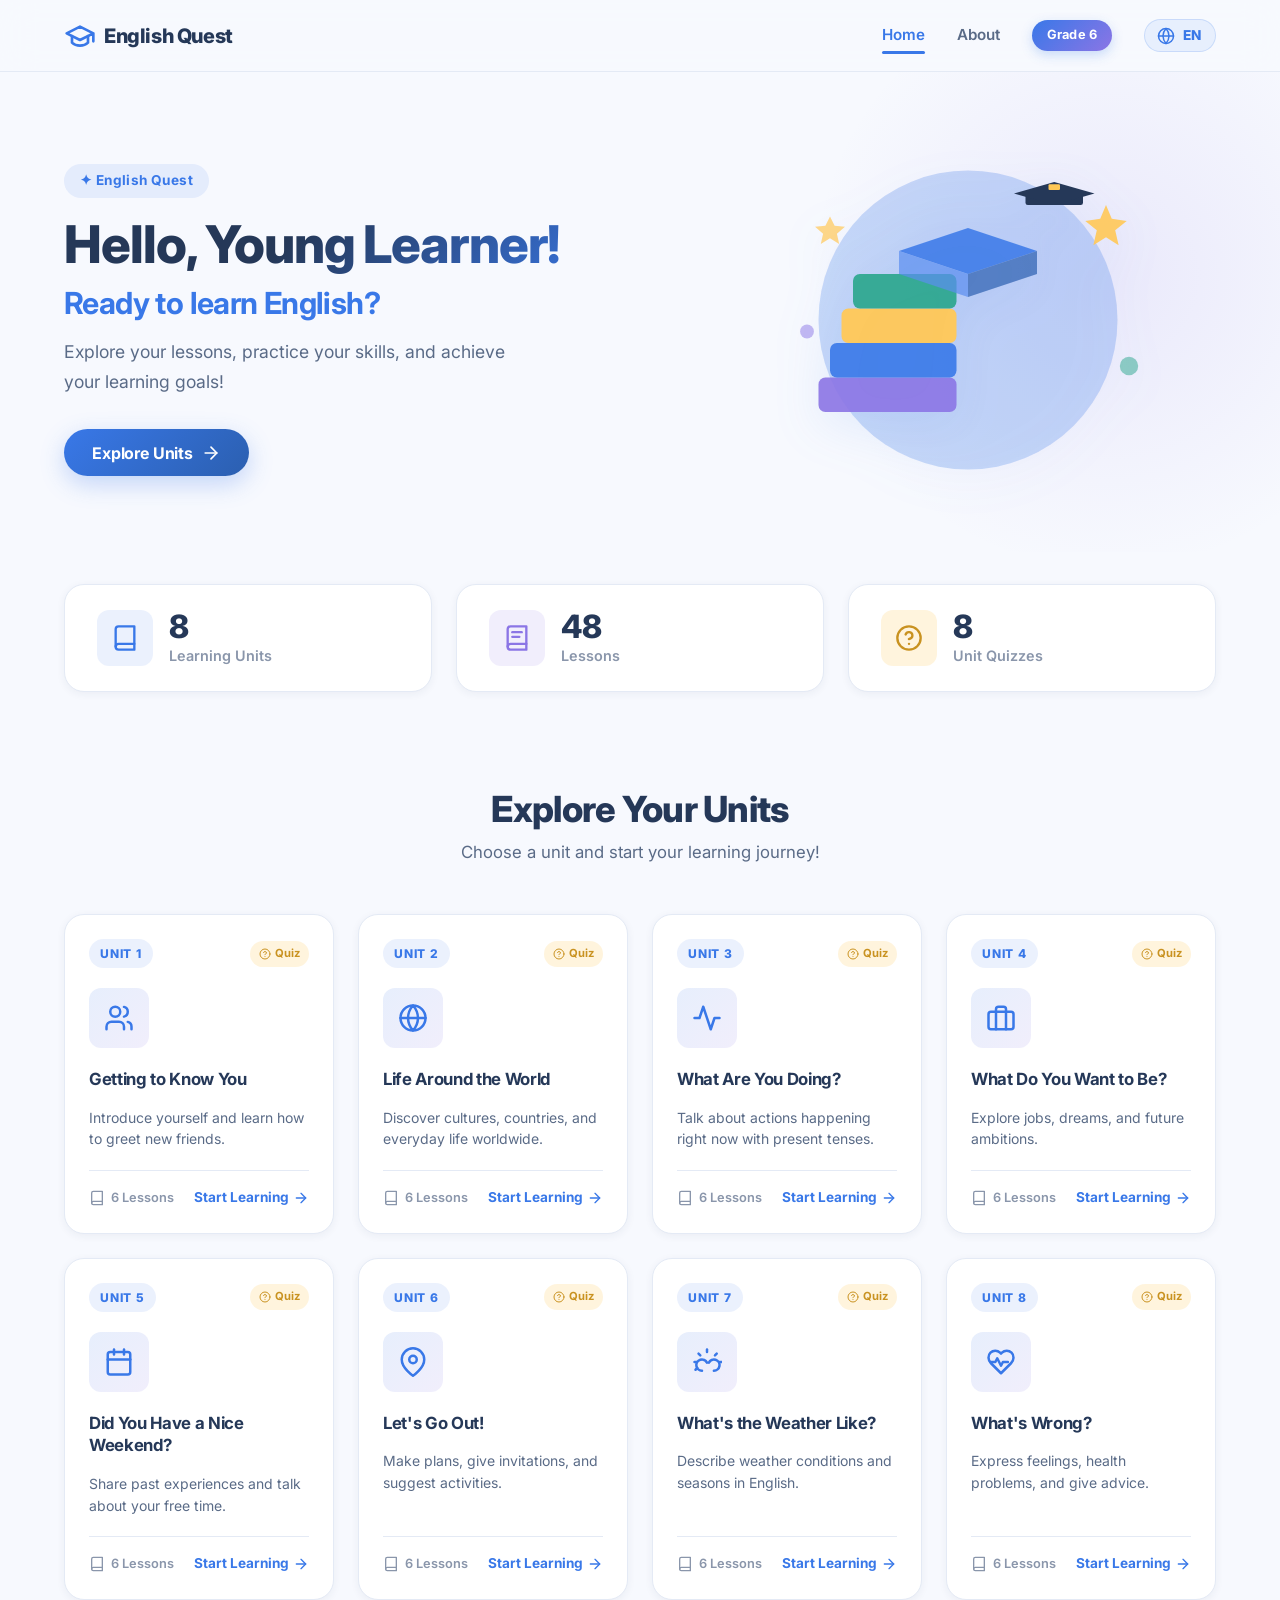
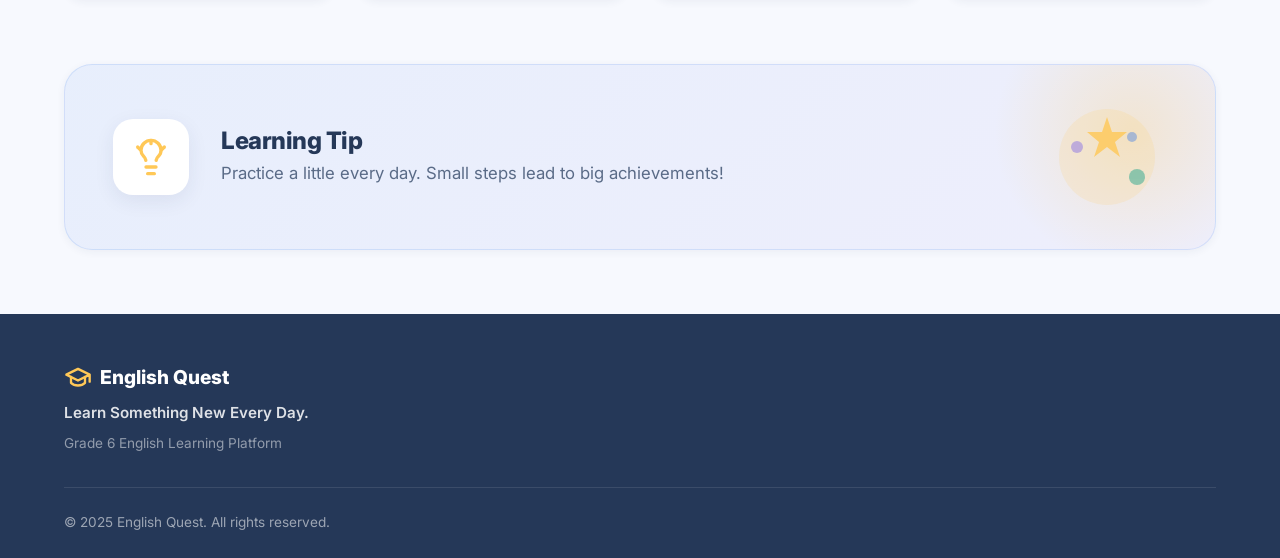
==== index.html @ d103ac95 "install files" ====
<!DOCTYPE html>
<html lang="en" dir="ltr">
<head>
  <meta charset="UTF-8">
  <meta name="viewport" content="width=device-width, initial-scale=1.0">
  <title>English Quest · Grade 6</title>
  <link rel="preconnect" href="https://fonts.googleapis.com">
  <link rel="preconnect" href="https://fonts.gstatic.com" crossorigin>
  <link href="https://fonts.googleapis.com/css2?family=Inter:opsz,wght@14..32,400;14..32,500;14..32,600;14..32,700;14..32,800&family=Cairo:wght@400;500;600;700;800&display=swap" rel="stylesheet">
  <link rel="stylesheet" href="css/style.css">
</head>
<body>

  <!-- ========== NAVIGATION ========== -->
  <header class="navbar">
    <div class="container nav-container">
      <a href="#" class="logo" aria-label="English Quest home">
        <svg class="logo-icon" width="32" height="32" viewBox="0 0 24 24" fill="none" stroke="currentColor" stroke-width="2" stroke-linecap="round" stroke-linejoin="round">
          <path d="M22 10v6M2 10l10-5 10 5-10 5z"/>
          <path d="M6 12v5c3 3 9 3 12 0v-5"/>
        </svg>
        <span class="logo-text">English Quest</span>
      </a>

      <!-- Desktop navigation -->
      <nav class="nav-links" aria-label="Main navigation">
        <a href="#" class="nav-link active" data-i18n="nav.home">Home</a>
        <a href="#" class="nav-link" data-i18n="nav.about">About</a>
        <span class="badge grade-badge" data-i18n="nav.grade">Grade 6</span>

        <!-- Language switcher -->
        <button class="lang-switcher" id="langSwitcher" aria-label="Switch language" type="button">
          <svg class="lang-icon" width="18" height="18" viewBox="0 0 24 24" fill="none" stroke="currentColor" stroke-width="2" stroke-linecap="round" stroke-linejoin="round">
            <circle cx="12" cy="12" r="10"/>
            <line x1="2" y1="12" x2="22" y2="12"/>
            <path d="M12 2a15.3 15.3 0 0 1 4 10 15.3 15.3 0 0 1-4 10 15.3 15.3 0 0 1-4-10 15.3 15.3 0 0 1 4-10z"/>
          </svg>
          <span class="lang-current" id="langCurrent">EN</span>
        </button>
      </nav>

      <!-- Mobile menu toggle -->
      <button class="mobile-toggle" aria-label="Toggle menu" aria-expanded="false">
        <svg width="24" height="24" viewBox="0 0 24 24" fill="none" stroke="currentColor" stroke-width="2" stroke-linecap="round">
          <line x1="3" y1="6" x2="21" y2="6"/>
          <line x1="3" y1="12" x2="21" y2="12"/>
          <line x1="3" y1="18" x2="21" y2="18"/>
        </svg>
      </button>
    </div>

    <!-- Mobile navigation menu -->
    <nav class="mobile-nav" aria-label="Mobile navigation">
      <a href="#" class="nav-link active" data-i18n="nav.home">Home</a>
      <a href="#" class="nav-link" data-i18n="nav.about">About</a>
      <span class="badge grade-badge mobile-badge" data-i18n="nav.grade">Grade 6</span>
      <button class="lang-switcher lang-switcher-mobile" id="langSwitcherMobile" aria-label="Switch language" type="button">
        <svg class="lang-icon" width="18" height="18" viewBox="0 0 24 24" fill="none" stroke="currentColor" stroke-width="2" stroke-linecap="round" stroke-linejoin="round">
          <circle cx="12" cy="12" r="10"/>
          <line x1="2" y1="12" x2="22" y2="12"/>
          <path d="M12 2a15.3 15.3 0 0 1 4 10 15.3 15.3 0 0 1-4 10 15.3 15.3 0 0 1-4-10 15.3 15.3 0 0 1 4-10z"/>
        </svg>
        <span class="lang-current" id="langCurrentMobile">EN</span>
      </button>
    </nav>
  </header>

  <main>
    <!-- ========== HERO SECTION ========== -->
    <section class="hero" id="hero">
      <div class="container hero-container">
        <div class="hero-content">
          <span class="hero-badge" data-i18n="hero.badge">✦ English Quest</span>
          <h1 class="hero-title" data-i18n="hero.title">Hello, Young Learner!</h1>
          <h2 class="hero-subtitle" data-i18n="hero.subtitle">Ready to learn English?</h2>
          <p class="hero-description" data-i18n="hero.description">
            Explore your lessons, practice your skills, and achieve your learning goals!
          </p>
          <button class="btn btn-primary btn-explore" id="exploreBtn">
            <span data-i18n="hero.button">Explore Units</span>
            <svg width="20" height="20" viewBox="0 0 24 24" fill="none" stroke="currentColor" stroke-width="2" stroke-linecap="round" stroke-linejoin="round">
              <line x1="5" y1="12" x2="19" y2="12"/>
              <polyline points="12 5 19 12 12 19"/>
            </svg>
          </button>
        </div>

        <div class="hero-illustration" aria-hidden="true">
          <svg viewBox="0 0 400 320" fill="none" xmlns="http://www.w3.org/2000/svg" class="hero-svg">
            <circle cx="200" cy="160" r="130" fill="url(#heroGradient)" opacity="0.25"/>
            <rect x="70" y="210" width="120" height="30" rx="6" fill="#8B75E5" opacity="0.9"/>
            <rect x="80" y="180" width="110" height="30" rx="6" fill="#3978E8" opacity="0.9"/>
            <rect x="90" y="150" width="100" height="30" rx="6" fill="#FFC857" opacity="0.95"/>
            <rect x="100" y="120" width="90" height="30" rx="6" fill="#29A68B" opacity="0.9"/>
            <path d="M140 100 L200 80 L260 100 L200 120 Z" fill="#3978E8" opacity="0.85"/>
            <path d="M140 100 L200 120 L200 140 L140 120 Z" fill="#5B8DEF" opacity="0.7"/>
            <path d="M260 100 L200 120 L200 140 L260 120 Z" fill="#2B5FB0" opacity="0.7"/>
            <g transform="translate(240 40)">
              <rect x="10" y="10" width="50" height="10" rx="2" fill="#253858"/>
              <path d="M0 10 L35 0 L70 10 L35 20 Z" fill="#253858"/>
              <rect x="30" y="2" width="10" height="5" rx="1" fill="#FFC857"/>
            </g>
            <path d="M320 60 L325 72 L338 74 L328 82 L331 95 L320 88 L309 95 L312 82 L302 74 L315 72 Z" fill="#FFC857" opacity="0.9"/>
            <path d="M80 70 L84 78 L93 79 L86 85 L88 94 L80 89 L72 94 L74 85 L67 79 L76 78 Z" fill="#FFC857" opacity="0.7"/>
            <circle cx="340" cy="200" r="8" fill="#29A68B" opacity="0.5"/>
            <circle cx="60" cy="170" r="6" fill="#8B75E5" opacity="0.5"/>
            <defs>
              <linearGradient id="heroGradient" x1="0" y1="0" x2="400" y2="320">
                <stop offset="0%" stop-color="#3978E8"/>
                <stop offset="100%" stop-color="#8B75E5"/>
              </linearGradient>
            </defs>
          </svg>
        </div>
      </div>
    </section>

    <!-- ========== STATISTICS SECTION ========== -->
    <section class="stats" id="stats">
      <div class="container stats-container">
        <div class="stat-card" data-stat="units">
          <div class="stat-icon">
            <svg width="28" height="28" viewBox="0 0 24 24" fill="none" stroke="currentColor" stroke-width="2" stroke-linecap="round" stroke-linejoin="round">
              <path d="M4 19.5A2.5 2.5 0 0 1 6.5 17H20"/>
              <path d="M6.5 2H20v20H6.5A2.5 2.5 0 0 1 4 19.5v-15A2.5 2.5 0 0 1 6.5 2z"/>
            </svg>
          </div>
          <div class="stat-info">
            <span class="stat-number" id="statUnits">8</span>
            <span class="stat-label" data-i18n="stats.units">Learning Units</span>
          </div>
        </div>

        <div class="stat-card" data-stat="lessons">
          <div class="stat-icon">
            <svg width="28" height="28" viewBox="0 0 24 24" fill="none" stroke="currentColor" stroke-width="2" stroke-linecap="round" stroke-linejoin="round">
              <path d="M4 19.5A2.5 2.5 0 0 1 6.5 17H20"/>
              <path d="M6.5 2H20v20H6.5A2.5 2.5 0 0 1 4 19.5v-15A2.5 2.5 0 0 1 6.5 2z"/>
              <line x1="8" y1="7" x2="16" y2="7"/>
              <line x1="8" y1="11" x2="14" y2="11"/>
            </svg>
          </div>
          <div class="stat-info">
            <span class="stat-number" id="statLessons">48</span>
            <span class="stat-label" data-i18n="stats.lessons">Lessons</span>
          </div>
        </div>

        <div class="stat-card" data-stat="quizzes">
          <div class="stat-icon">
            <svg width="28" height="28" viewBox="0 0 24 24" fill="none" stroke="currentColor" stroke-width="2" stroke-linecap="round" stroke-linejoin="round">
              <circle cx="12" cy="12" r="10"/>
              <path d="M9.09 9a3 3 0 0 1 5.83 1c0 2-3 3-3 3"/>
              <line x1="12" y1="17" x2="12.01" y2="17"/>
            </svg>
          </div>
          <div class="stat-info">
            <span class="stat-number" id="statQuizzes">8</span>
            <span class="stat-label" data-i18n="stats.quizzes">Unit Quizzes</span>
          </div>
        </div>
      </div>
    </section>

    <!-- ========== UNITS SECTION ========== -->
    <section class="units" id="units">
      <div class="container">
        <div class="section-header">
          <h2 class="section-title" data-i18n="units.title">Explore Your Units</h2>
          <p class="section-subtitle" data-i18n="units.subtitle">Choose a unit and start your learning journey!</p>
        </div>

        <div class="units-grid" id="unitsGrid" role="list">
          <!-- dynamically populated by main.js -->
        </div>
      </div>
    </section>

    <!-- ========== LEARNING TIP ========== -->
    <section class="learning-tip" id="learningTip">
      <div class="container">
        <div class="tip-card">
          <div class="tip-icon">
            <svg width="40" height="40" viewBox="0 0 24 24" fill="none" stroke="currentColor" stroke-width="2" stroke-linecap="round" stroke-linejoin="round">
              <path d="M9 18h6"/>
              <path d="M10 22h4"/>
              <path d="M15.09 14c.18-.98.65-1.74 1.41-2.5A4.65 4.65 0 0 0 18 8 6 6 0 0 0 6 8c0 1.34.54 2.55 1.5 3.5.76.76 1.23 1.52 1.41 2.5"/>
              <line x1="12" y1="2" x2="12" y2="4"/>
              <line x1="4" y1="6" x2="5.5" y2="7.5"/>
              <line x1="20" y1="6" x2="18.5" y2="7.5"/>
            </svg>
          </div>
          <div class="tip-content">
            <h3 class="tip-title" data-i18n="tip.title">Learning Tip</h3>
            <p class="tip-text" data-i18n="tip.text">Practice a little every day. Small steps lead to big achievements!</p>
          </div>
          <div class="tip-illustration" aria-hidden="true">
            <svg viewBox="0 0 120 120" fill="none" xmlns="http://www.w3.org/2000/svg">
              <circle cx="60" cy="60" r="48" fill="#FFC857" opacity="0.15"/>
              <path d="M60 20 L65 35 L80 35 L68 45 L73 60 L60 50 L47 60 L52 45 L40 35 L55 35 Z" fill="#FFC857" opacity="0.8"/>
              <circle cx="90" cy="80" r="8" fill="#29A68B" opacity="0.5"/>
              <circle cx="30" cy="50" r="6" fill="#8B75E5" opacity="0.5"/>
              <circle cx="85" cy="40" r="5" fill="#3978E8" opacity="0.4"/>
            </svg>
          </div>
        </div>
      </div>
    </section>
  </main>

  <!-- ========== FOOTER ========== -->
  <footer class="footer">
    <div class="container footer-container">
      <div class="footer-brand">
        <div class="footer-logo">
          <svg width="28" height="28" viewBox="0 0 24 24" fill="none" stroke="currentColor" stroke-width="2" stroke-linecap="round" stroke-linejoin="round">
            <path d="M22 10v6M2 10l10-5 10 5-10 5z"/>
            <path d="M6 12v5c3 3 9 3 12 0v-5"/>
          </svg>
          <span>English Quest</span>
        </div>
        <p class="footer-tagline" data-i18n="footer.tagline">Learn Something New Every Day.</p>
        <p class="footer-sub" data-i18n="footer.sub">Grade 6 English Learning Platform</p>
      </div>
      <div class="footer-bottom">
        <p data-i18n="footer.copyright">&copy; 2025 English Quest. All rights reserved.</p>
      </div>
    </div>
  </footer>

  <!-- ========== MODAL (Coming Soon) ========== -->
  <div class="modal-overlay" id="comingSoonModal" aria-hidden="true" role="dialog" aria-modal="true" aria-labelledby="modalTitle">
    <div class="modal-content">
      <button class="modal-close" id="modalClose" aria-label="Close modal">
        <svg width="24" height="24" viewBox="0 0 24 24" fill="none" stroke="currentColor" stroke-width="2" stroke-linecap="round">
          <line x1="18" y1="6" x2="6" y2="18"/>
          <line x1="6" y1="6" x2="18" y2="18"/>
        </svg>
      </button>
      <div class="modal-icon">
        <svg width="56" height="56" viewBox="0 0 24 24" fill="none" stroke="#3978E8" stroke-width="1.5" stroke-linecap="round" stroke-linejoin="round">
          <circle cx="12" cy="12" r="10"/>
          <polyline points="12 6 12 12 16 14"/>
        </svg>
      </div>
      <h3 class="modal-title" id="modalTitle" data-i18n="modal.title">Coming Soon!</h3>
      <p class="modal-text" id="modalText" data-i18n="modal.text">This unit will be available soon. Keep practicing!</p>
      <button class="btn btn-primary modal-btn" id="modalBtn" data-i18n="modal.button">Got it!</button>
    </div>
  </div>

  <script src="js/main.js"></script>
</body>
</html>
---- css/style.css ----
/* ============================================================
   ENGLISH QUEST – GRADE 6 HOMEPAGE STYLES
   (Bilingual EN / AR support)
   ============================================================ */

/* ---------- CSS VARIABLES ---------- */
:root {
  --color-primary: #3978E8;
  --color-primary-dark: #2B5FB0;
  --color-primary-light: #5B8DEF;
  --color-secondary: #8B75E5;
  --color-accent: #FFC857;
  --color-success: #29A68B;
  --color-bg: #F7F9FE;
  --color-surface: #FFFFFF;
  --color-text: #253858;
  --color-text-light: #5A6B87;
  --color-text-muted: #8A96AB;
  --color-border: #E4EAF5;

  --space-xs: 0.25rem;
  --space-sm: 0.5rem;
  --space-md: 1rem;
  --space-lg: 1.5rem;
  --space-xl: 2rem;
  --space-2xl: 3rem;
  --space-3xl: 4rem;

  --radius-sm: 8px;
  --radius-md: 12px;
  --radius-lg: 20px;
  --radius-xl: 28px;
  --radius-full: 9999px;

  --shadow-sm: 0 2px 8px rgba(37, 56, 88, 0.06);
  --shadow-md: 0 6px 20px rgba(37, 56, 88, 0.08);
  --shadow-lg: 0 12px 32px rgba(37, 56, 88, 0.12);
  --shadow-primary: 0 8px 24px rgba(57, 120, 232, 0.28);

  --transition-fast: 0.18s ease;
  --transition-base: 0.28s ease;
  --transition-slow: 0.45s ease;

  --container-max: 1200px;
  --navbar-height: 72px;

  --font-latin: 'Inter', -apple-system, BlinkMacSystemFont, 'Segoe UI', Roboto, sans-serif;
  --font-arabic: 'Cairo', 'Inter', -apple-system, BlinkMacSystemFont, 'Segoe UI', Roboto, sans-serif;
  --font-body: var(--font-latin);
}

/* Arabic typography override */
html[lang="ar"] {
  --font-body: var(--font-arabic);
}

/* ---------- RESET & BASE ---------- */
*,
*::before,
*::after {
  box-sizing: border-box;
  margin: 0;
  padding: 0;
}

html {
  scroll-behavior: smooth;
  scroll-padding-top: var(--navbar-height);
  -webkit-text-size-adjust: 100%;
}

body {
  font-family: var(--font-body);
  background-color: var(--color-bg);
  color: var(--color-text);
  line-height: 1.6;
  font-size: 16px;
  overflow-x: hidden;
  min-height: 100vh;
  display: flex;
  flex-direction: column;
  transition: font-family var(--transition-fast);
}

main { flex: 1; }

img, svg { display: block; max-width: 100%; }

button {
  font-family: inherit;
  cursor: pointer;
  border: none;
  background: none;
  color: inherit;
}

a { text-decoration: none; color: inherit; }
ul { list-style: none; }

.container {
  width: 100%;
  max-width: var(--container-max);
  margin-inline: auto;
  padding-inline: var(--space-lg);
}

h1, h2, h3, h4 {
  font-weight: 800;
  line-height: 1.2;
  letter-spacing: -0.02em;
  color: var(--color-text);
}

/* ============================================================
   NAVBAR
   ============================================================ */
.navbar {
  position: sticky;
  top: 0;
  z-index: 100;
  background: rgba(247, 249, 254, 0.85);
  backdrop-filter: blur(16px);
  -webkit-backdrop-filter: blur(16px);
  border-bottom: 1px solid var(--color-border);
  height: var(--navbar-height);
  display: flex;
  align-items: center;
}

.nav-container {
  display: flex;
  align-items: center;
  justify-content: space-between;
  gap: var(--space-lg);
}

.logo {
  display: flex;
  align-items: center;
  gap: var(--space-sm);
  color: var(--color-primary);
  font-weight: 800;
  font-size: 1.25rem;
  letter-spacing: -0.02em;
  transition: transform var(--transition-fast);
}

.logo:hover { transform: scale(1.02); }

.logo-icon { flex-shrink: 0; color: var(--color-primary); }
.logo-text { color: var(--color-text); }

/* Desktop nav links */
.nav-links {
  display: flex;
  align-items: center;
  gap: var(--space-xl);
}

.nav-link {
  font-weight: 600;
  font-size: 0.95rem;
  color: var(--color-text-light);
  position: relative;
  padding: var(--space-xs) 0;
  transition: color var(--transition-fast);
}

.nav-link::after {
  content: '';
  position: absolute;
  bottom: -2px;
  inset-inline-start: 0;
  width: 0;
  height: 2.5px;
  border-radius: var(--radius-full);
  background: var(--color-primary);
  transition: width var(--transition-base);
}

.nav-link:hover,
.nav-link.active { color: var(--color-primary); }

.nav-link:hover::after,
.nav-link.active::after { width: 100%; }

.grade-badge {
  background: linear-gradient(135deg, var(--color-primary), var(--color-secondary));
  color: #fff;
  font-size: 0.8rem;
  font-weight: 700;
  padding: 0.35rem 0.9rem;
  border-radius: var(--radius-full);
  letter-spacing: 0.02em;
  box-shadow: 0 4px 12px rgba(57, 120, 232, 0.25);
  white-space: nowrap;
}

/* ---------- LANGUAGE SWITCHER ---------- */
.lang-switcher {
  display: inline-flex;
  align-items: center;
  gap: 0.4rem;
  font-weight: 700;
  font-size: 0.85rem;
  color: var(--color-primary);
  background: rgba(57, 120, 232, 0.08);
  border: 1px solid rgba(57, 120, 232, 0.18);
  padding: 0.4rem 0.75rem;
  border-radius: var(--radius-full);
  transition: background var(--transition-fast),
              border-color var(--transition-fast),
              color var(--transition-fast),
              transform var(--transition-fast);
  letter-spacing: 0.03em;
}

.lang-switcher:hover {
  background: rgba(57, 120, 232, 0.16);
  border-color: rgba(57, 120, 232, 0.35);
  transform: translateY(-1px);
}

.lang-switcher:active { transform: translateY(0); }

.lang-icon { flex-shrink: 0; }

.lang-current {
  font-weight: 800;
  min-width: 1.6em;
  text-align: center;
  line-height: 1;
}

/* Mobile language switcher (inside mobile nav) */
.lang-switcher-mobile {
  align-self: flex-start;
  margin-top: var(--space-xs);
}

/* Mobile toggle */
.mobile-toggle {
  display: none;
  align-items: center;
  justify-content: center;
  width: 44px;
  height: 44px;
  border-radius: var(--radius-md);
  color: var(--color-text);
  transition: background var(--transition-fast);
}

.mobile-toggle:hover { background: rgba(57, 120, 232, 0.08); }

/* Mobile nav */
.mobile-nav {
  display: none;
  flex-direction: column;
  gap: var(--space-md);
  padding: var(--space-lg);
  background: var(--color-surface);
  border-top: 1px solid var(--color-border);
  box-shadow: var(--shadow-md);
  position: absolute;
  top: var(--navbar-height);
  left: 0;
  right: 0;
  z-index: 99;
  animation: slideDown 0.25s ease;
}

.mobile-nav.open { display: flex; }

.mobile-nav .nav-link {
  font-size: 1.05rem;
  padding: var(--space-sm) 0;
}

.mobile-badge { align-self: flex-start; }

@keyframes slideDown {
  from { opacity: 0; transform: translateY(-8px); }
  to { opacity: 1; transform: translateY(0); }
}

/* ============================================================
   HERO SECTION
   ============================================================ */
.hero {
  padding: var(--space-3xl) 0 var(--space-2xl);
  position: relative;
  overflow: hidden;
}

.hero::before {
  content: '';
  position: absolute;
  top: -20%;
  inset-inline-end: -10%;
  width: 600px;
  height: 600px;
  background: radial-gradient(circle, rgba(139, 117, 229, 0.12) 0%, transparent 70%);
  border-radius: 50%;
  pointer-events: none;
  z-index: 0;
}

.hero-container {
  display: grid;
  grid-template-columns: 1.1fr 0.9fr;
  gap: var(--space-2xl);
  align-items: center;
  position: relative;
  z-index: 1;
}

.hero-content { max-width: 560px; }

.hero-badge {
  display: inline-block;
  background: rgba(57, 120, 232, 0.1);
  color: var(--color-primary);
  font-weight: 700;
  font-size: 0.85rem;
  padding: 0.4rem 1rem;
  border-radius: var(--radius-full);
  margin-bottom: var(--space-md);
  letter-spacing: 0.03em;
}

.hero-title {
  font-size: clamp(2.25rem, 4.5vw, 3.25rem);
  margin-bottom: var(--space-sm);
  background: linear-gradient(135deg, var(--color-text) 40%, var(--color-primary) 100%);
  -webkit-background-clip: text;
  background-clip: text;
  -webkit-text-fill-color: transparent;
}

.hero-subtitle {
  font-size: clamp(1.4rem, 2.5vw, 1.9rem);
  font-weight: 700;
  color: var(--color-primary);
  margin-bottom: var(--space-md);
}

.hero-description {
  font-size: 1.1rem;
  color: var(--color-text-light);
  margin-bottom: var(--space-xl);
  line-height: 1.7;
  max-width: 480px;
}

/* Buttons */
.btn {
  display: inline-flex;
  align-items: center;
  justify-content: center;
  gap: var(--space-sm);
  font-weight: 700;
  font-size: 1rem;
  padding: 0.85rem 1.75rem;
  border-radius: var(--radius-full);
  transition: transform var(--transition-fast),
              box-shadow var(--transition-fast),
              background var(--transition-fast);
  white-space: nowrap;
  letter-spacing: -0.01em;
}

.btn-primary {
  background: linear-gradient(135deg, var(--color-primary), var(--color-primary-dark));
  color: #fff;
  box-shadow: var(--shadow-primary);
}

.btn-primary:hover {
  transform: translateY(-2px);
  box-shadow: 0 12px 28px rgba(57, 120, 232, 0.38);
}

.btn-primary:active { transform: translateY(0); }

.btn-explore svg { transition: transform var(--transition-fast); }
.btn-explore:hover svg { transform: translateX(3px); }

/* RTL: flip arrow direction on explore button */
[dir="rtl"] .btn-explore svg {
  transform: scaleX(-1);
}
[dir="rtl"] .btn-explore:hover svg {
  transform: scaleX(-1) translateX(3px);
}

/* Hero illustration */
.hero-illustration {
  display: flex;
  justify-content: center;
  align-items: center;
}

.hero-svg {
  width: 100%;
  max-width: 460px;
  height: auto;
  filter: drop-shadow(0 12px 24px rgba(57, 120, 232, 0.12));
  animation: floatY 5s ease-in-out infinite;
}

@keyframes floatY {
  0%, 100% { transform: translateY(0); }
  50% { transform: translateY(-10px); }
}

/* ============================================================
   STATISTICS SECTION
   ============================================================ */
.stats {
  padding: var(--space-xl) 0 var(--space-2xl);
}

.stats-container {
  display: grid;
  grid-template-columns: repeat(3, 1fr);
  gap: var(--space-lg);
}

.stat-card {
  background: var(--color-surface);
  border-radius: var(--radius-lg);
  padding: var(--space-lg) var(--space-xl);
  display: flex;
  align-items: center;
  gap: var(--space-md);
  box-shadow: var(--shadow-sm);
  border: 1px solid var(--color-border);
  transition: transform var(--transition-base), box-shadow var(--transition-base);
}

.stat-card:hover {
  transform: translateY(-4px);
  box-shadow: var(--shadow-md);
}

.stat-icon {
  display: flex;
  align-items: center;
  justify-content: center;
  width: 56px;
  height: 56px;
  border-radius: var(--radius-md);
  background: rgba(57, 120, 232, 0.1);
  color: var(--color-primary);
  flex-shrink: 0;
}

.stat-card[data-stat="lessons"] .stat-icon {
  background: rgba(139, 117, 229, 0.12);
  color: var(--color-secondary);
}

.stat-card[data-stat="quizzes"] .stat-icon {
  background: rgba(255, 200, 87, 0.2);
  color: #C99220;
}

.stat-info { display: flex; flex-direction: column; }

.stat-number {
  font-size: 2rem;
  font-weight: 800;
  line-height: 1.1;
  color: var(--color-text);
  letter-spacing: -0.03em;
}

.stat-label {
  font-size: 0.9rem;
  font-weight: 600;
  color: var(--color-text-muted);
}

/* ============================================================
   UNITS SECTION
   ============================================================ */
.units {
  padding: var(--space-2xl) 0 var(--space-3xl);
}

.section-header {
  text-align: center;
  max-width: 640px;
  margin: 0 auto var(--space-2xl);
}

.section-title {
  font-size: clamp(1.75rem, 3vw, 2.25rem);
  margin-bottom: var(--space-sm);
}

.section-subtitle {
  font-size: 1.05rem;
  color: var(--color-text-light);
}

.units-grid {
  display: grid;
  grid-template-columns: repeat(4, 1fr);
  gap: var(--space-lg);
}

.unit-card {
  background: var(--color-surface);
  border-radius: var(--radius-lg);
  padding: var(--space-lg);
  border: 1px solid var(--color-border);
  box-shadow: var(--shadow-sm);
  display: flex;
  flex-direction: column;
  gap: var(--space-md);
  cursor: pointer;
  position: relative;
  overflow: hidden;
  transition: transform var(--transition-base),
              box-shadow var(--transition-base),
              border-color var(--transition-base);
  animation: fadeInUp 0.5s ease backwards;
}

.unit-card::before {
  content: '';
  position: absolute;
  top: 0;
  inset-inline: 0;
  height: 4px;
  background: linear-gradient(90deg, var(--color-primary), var(--color-secondary));
  opacity: 0;
  transition: opacity var(--transition-base);
}

.unit-card:hover {
  transform: translateY(-6px);
  box-shadow: var(--shadow-lg);
  border-color: rgba(57, 120, 232, 0.3);
}

.unit-card:hover::before { opacity: 1; }
.unit-card:active { transform: translateY(-2px); }

.unit-card-header {
  display: flex;
  align-items: center;
  justify-content: space-between;
}

.unit-number {
  font-size: 0.75rem;
  font-weight: 800;
  letter-spacing: 0.06em;
  text-transform: uppercase;
  color: var(--color-primary);
  background: rgba(57, 120, 232, 0.1);
  padding: 0.3rem 0.7rem;
  border-radius: var(--radius-full);
}

.unit-quiz-indicator {
  display: inline-flex;
  align-items: center;
  gap: 0.25rem;
  font-size: 0.7rem;
  font-weight: 700;
  color: #C99220;
  background: rgba(255, 200, 87, 0.2);
  padding: 0.25rem 0.55rem;
  border-radius: var(--radius-full);
}

.unit-quiz-indicator svg {
  width: 12px;
  height: 12px;
}

.unit-icon {
  display: flex;
  align-items: center;
  justify-content: center;
  width: 60px;
  height: 60px;
  border-radius: var(--radius-md);
  background: linear-gradient(135deg, rgba(57, 120, 232, 0.12), rgba(139, 117, 229, 0.12));
  color: var(--color-primary);
  margin-block: var(--space-xs);
}

.unit-icon svg { width: 30px; height: 30px; }

.unit-title {
  font-size: 1.05rem;
  font-weight: 700;
  line-height: 1.35;
  color: var(--color-text);
  /* Unit titles stay in English even in Arabic mode */
  font-family: var(--font-latin);
  direction: ltr;
  text-align: start;
}

/* In RTL, we still want the title aligned to the start (right side) */
[dir="rtl"] .unit-title {
  text-align: right;
}

.unit-description {
  font-size: 0.875rem;
  color: var(--color-text-light);
  line-height: 1.55;
  flex-grow: 1;
}

.unit-footer {
  display: flex;
  align-items: center;
  justify-content: space-between;
  gap: var(--space-sm);
  margin-top: var(--space-xs);
  padding-top: var(--space-md);
  border-top: 1px solid var(--color-border);
}

.unit-lessons {
  display: inline-flex;
  align-items: center;
  gap: 0.35rem;
  font-size: 0.8rem;
  font-weight: 600;
  color: var(--color-text-muted);
}

.unit-lessons svg { width: 16px; height: 16px; }

.unit-start {
  font-size: 0.85rem;
  font-weight: 700;
  color: var(--color-primary);
  display: inline-flex;
  align-items: center;
  gap: 0.25rem;
  transition: gap var(--transition-fast), color var(--transition-fast);
}

.unit-card:hover .unit-start {
  gap: 0.45rem;
  color: var(--color-primary-dark);
}

.unit-start svg {
  width: 16px;
  height: 16px;
  transition: transform var(--transition-fast);
}

.unit-card:hover .unit-start svg { transform: translateX(2px); }

/* RTL: flip the arrow on "Start Learning" */
[dir="rtl"] .unit-start svg { transform: scaleX(-1); }
[dir="rtl"] .unit-card:hover .unit-start svg {
  transform: scaleX(-1) translateX(2px);
}

/* Staggered entrance */
.unit-card:nth-child(1) { animation-delay: 0.05s; }
.unit-card:nth-child(2) { animation-delay: 0.1s; }
.unit-card:nth-child(3) { animation-delay: 0.15s; }
.unit-card:nth-child(4) { animation-delay: 0.2s; }
.unit-card:nth-child(5) { animation-delay: 0.25s; }
.unit-card:nth-child(6) { animation-delay: 0.3s; }
.unit-card:nth-child(7) { animation-delay: 0.35s; }
.unit-card:nth-child(8) { animation-delay: 0.4s; }

@keyframes fadeInUp {
  from { opacity: 0; transform: translateY(24px); }
  to { opacity: 1; transform: translateY(0); }
}

/* ============================================================
   LEARNING TIP SECTION
   ============================================================ */
.learning-tip {
  padding: 0 0 var(--space-3xl);
}

.tip-card {
  background: linear-gradient(135deg, rgba(57, 120, 232, 0.08), rgba(139, 117, 229, 0.08));
  border: 1px solid rgba(57, 120, 232, 0.15);
  border-radius: var(--radius-xl);
  padding: var(--space-xl) var(--space-2xl);
  display: flex;
  align-items: center;
  gap: var(--space-xl);
  position: relative;
  overflow: hidden;
  box-shadow: var(--shadow-sm);
}

.tip-card::after {
  content: '';
  position: absolute;
  top: -40%;
  inset-inline-end: -5%;
  width: 280px;
  height: 280px;
  background: radial-gradient(circle, rgba(255, 200, 87, 0.25) 0%, transparent 70%);
  border-radius: 50%;
  pointer-events: none;
}

.tip-icon {
  display: flex;
  align-items: center;
  justify-content: center;
  width: 76px;
  height: 76px;
  border-radius: var(--radius-lg);
  background: var(--color-surface);
  color: var(--color-accent);
  flex-shrink: 0;
  box-shadow: var(--shadow-md);
}

.tip-content { flex: 1; position: relative; z-index: 1; }

.tip-title {
  font-size: 1.5rem;
  margin-bottom: var(--space-xs);
  color: var(--color-text);
}

.tip-text {
  font-size: 1.05rem;
  color: var(--color-text-light);
  line-height: 1.6;
  max-width: 540px;
}

.tip-illustration {
  flex-shrink: 0;
  width: 120px;
  height: 120px;
  position: relative;
  z-index: 1;
}

.tip-illustration svg { width: 100%; height: 100%; }

/* ============================================================
   FOOTER
   ============================================================ */
.footer {
  background: var(--color-text);
  color: #E8EDF6;
  padding: var(--space-2xl) 0 var(--space-lg);
  margin-top: auto;
}

.footer-container {
  display: flex;
  flex-direction: column;
  gap: var(--space-xl);
}

.footer-brand {
  display: flex;
  flex-direction: column;
  gap: var(--space-sm);
}

.footer-logo {
  display: flex;
  align-items: center;
  gap: var(--space-sm);
  font-weight: 800;
  font-size: 1.2rem;
  color: #fff;
}

.footer-logo svg { color: var(--color-accent); }

.footer-tagline {
  font-size: 0.95rem;
  color: rgba(255, 255, 255, 0.85);
  font-weight: 600;
}

.footer-sub {
  font-size: 0.85rem;
  color: rgba(255, 255, 255, 0.5);
}

.footer-bottom {
  border-top: 1px solid rgba(255, 255, 255, 0.1);
  padding-top: var(--space-lg);
  font-size: 0.85rem;
  color: rgba(255, 255, 255, 0.55);
}

/* ============================================================
   MODAL
   ============================================================ */
.modal-overlay {
  position: fixed;
  inset: 0;
  background: rgba(37, 56, 88, 0.55);
  backdrop-filter: blur(4px);
  -webkit-backdrop-filter: blur(4px);
  display: flex;
  align-items: center;
  justify-content: center;
  padding: var(--space-lg);
  z-index: 200;
  opacity: 0;
  visibility: hidden;
  transition: opacity var(--transition-base), visibility var(--transition-base);
}

.modal-overlay.open { opacity: 1; visibility: visible; }

.modal-content {
  background: var(--color-surface);
  border-radius: var(--radius-xl);
  padding: var(--space-2xl) var(--space-xl) var(--space-xl);
  max-width: 420px;
  width: 100%;
  text-align: center;
  position: relative;
  box-shadow: var(--shadow-lg);
  transform: scale(0.9) translateY(12px);
  transition: transform var(--transition-base);
}

.modal-overlay.open .modal-content { transform: scale(1) translateY(0); }

.modal-close {
  position: absolute;
  top: var(--space-md);
  inset-inline-end: var(--space-md);
  display: flex;
  align-items: center;
  justify-content: center;
  width: 36px;
  height: 36px;
  border-radius: var(--radius-full);
  color: var(--color-text-muted);
  background: var(--color-bg);
  transition: background var(--transition-fast), color var(--transition-fast);
}

.modal-close:hover {
  background: rgba(57, 120, 232, 0.1);
  color: var(--color-primary);
}

.modal-icon {
  display: flex;
  align-items: center;
  justify-content: center;
  margin: 0 auto var(--space-md);
  width: 88px;
  height: 88px;
  border-radius: 50%;
  background: rgba(57, 120, 232, 0.08);
}

.modal-title { font-size: 1.5rem; margin-bottom: var(--space-sm); }

.modal-text {
  color: var(--color-text-light);
  font-size: 0.98rem;
  margin-bottom: var(--space-lg);
  line-height: 1.6;
}

.modal-btn { width: 100%; }

/* ============================================================
   RTL OVERRIDES
   ============================================================ */

/* The hero grid order: in RTL, the illustration naturally moves
   to the left because grid flows right-to-left. That's fine and
   desirable. No manual overrides needed beyond arrow flipping. */

/* Ensure stat-card flex direction reads naturally in RTL */
[dir="rtl"] .stat-card { flex-direction: row; }

/* Footer alignment */
[dir="rtl"] .footer-logo { flex-direction: row; }

/* Smooth transition when direction flips */
html {
  transition: none;
}
body,
.hero-content,
.stat-card,
.unit-card,
.tip-card,
.footer,
.navbar {
  transition: background-color var(--transition-fast),
              color var(--transition-fast);
}

/* ============================================================
   RESPONSIVE BREAKPOINTS
   ============================================================ */

@media (max-width: 1024px) {
  .units-grid { grid-template-columns: repeat(3, 1fr); }
  .hero-container { gap: var(--space-xl); }
  .tip-card { padding: var(--space-lg) var(--space-xl); }
}

@media (max-width: 900px) {
  .units-grid { grid-template-columns: repeat(2, 1fr); }

  .hero-container {
    grid-template-columns: 1fr;
    text-align: center;
    gap: var(--space-xl);
  }

  .hero-content { max-width: 100%; margin-inline: auto; }
  .hero-description { margin-inline: auto; }
  .hero-illustration { order: -1; }
  .hero-svg { max-width: 340px; }

  .stats-container {
    grid-template-columns: repeat(3, 1fr);
    gap: var(--space-md);
  }

  .stat-card {
    flex-direction: column;
    text-align: center;
    padding: var(--space-lg) var(--space-md);
    gap: var(--space-sm);
  }

  [dir="rtl"] .stat-card { flex-direction: column; }

  .stat-number { font-size: 1.75rem; }

  .tip-card {
    flex-direction: column;
    text-align: center;
    gap: var(--space-lg);
    padding: var(--space-xl);
  }

  .tip-text { margin-inline: auto; }
}

@media (max-width: 768px) {
  .container { padding-inline: var(--space-md); }

  /* Mobile nav: hide desktop nav-links (which contain lang switcher) */
  .nav-links { display: none; }
  .mobile-toggle { display: flex; }

  .hero { padding: var(--space-2xl) 0 var(--space-xl); }
  .hero-title { font-size: 2.15rem; }
  .hero-subtitle { font-size: 1.4rem; }
  .hero-description { font-size: 1rem; }
  .btn { padding: 0.8rem 1.5rem; font-size: 0.95rem; }

  .stats { padding: var(--space-md) 0 var(--space-xl); }
  .stats-container {
    grid-template-columns: repeat(3, 1fr);
    gap: var(--space-sm);
  }

  .stat-card { padding: var(--space-md) var(--space-sm); }

  [dir="rtl"] .stat-card { padding: var(--space-md) var(--space-sm); }

  .stat-icon { width: 48px; height: 48px; }
  .stat-icon svg { width: 24px; height: 24px; }
  .stat-number { font-size: 1.5rem; }
  .stat-label { font-size: 0.78rem; }

  .units { padding: var(--space-xl) 0 var(--space-2xl); }
  .section-header { margin-bottom: var(--space-xl); }
  .units-grid { gap: var(--space-md); }
  .unit-card { padding: var(--space-md); }
  .learning-tip { padding-bottom: var(--space-2xl); }
}

@media (max-width: 540px) {
  .units-grid { grid-template-columns: 1fr; }

  .stats-container { grid-template-columns: 1fr; gap: var(--space-sm); }

  .stat-card {
    flex-direction: row;
    text-align: left;
    padding: var(--space-md) var(--space-lg);
  }

  /* In RTL, keep text aligned right */
  [dir="rtl"] .stat-card {
    flex-direction: row;
    text-align: right;
  }

  .stat-info {
    flex-direction: row;
    align-items: baseline;
    gap: var(--space-sm);
  }

  .stat-label { font-size: 0.85rem; }

  .hero-title { font-size: 1.9rem; }
  .hero-subtitle { font-size: 1.25rem; }

  .modal-content { padding: var(--space-xl) var(--space-lg) var(--space-lg); }

  .tip-title { font-size: 1.25rem; }
  .tip-text { font-size: 0.95rem; }
  .tip-illustration { width: 90px; height: 90px; }
}

/* ============================================================
   ACCESSIBILITY & REDUCED MOTION
   ============================================================ */
@media (prefers-reduced-motion: reduce) {
  *, *::before, *::after {
    animation-duration: 0.01ms !important;
    animation-iteration-count: 1 !important;
    transition-duration: 0.01ms !important;
    scroll-behavior: auto !important;
  }
}

button:focus-visible,
a:focus-visible {
  outline: 2.5px solid var(--color-primary);
  outline-offset: 3px;
  border-radius: var(--radius-sm);
}

::selection {
  background: rgba(57, 120, 232, 0.2);
  color: var(--color-text);
}

/* Arabic typographic tuning */
html[lang="ar"] h1,
html[lang="ar"] h2,
html[lang="ar"] h3,
html[lang="ar"] h4 {
  letter-spacing: 0;
  line-height: 1.35;
}

html[lang="ar"] .hero-title {
  background: linear-gradient(135deg, var(--color-text) 40%, var(--color-primary) 100%);
  -webkit-background-clip: text;
  background-clip: text;
  -webkit-text-fill-color: transparent;
}

html[lang="ar"] .hero-description,
html[lang="ar"] .tip-text,
html[lang="ar"] .section-subtitle {
  line-height: 1.85;
}

html[lang="ar"] .unit-title {
  /* Unit titles stay in English - use Latin font */
  font-family: var(--font-latin);
  direction: ltr;
  text-align: right;
}

html[lang="ar"] .unit-description {
  line-height: 1.7;
}

html[lang="ar"] .stat-number {
  font-family: var(--font-arabic);
  letter-spacing: 0;
}

/* Ensure numbers in Arabic stay legible */
html[lang="ar"] .stat-number {
  font-feature-settings: 'tnum';
}
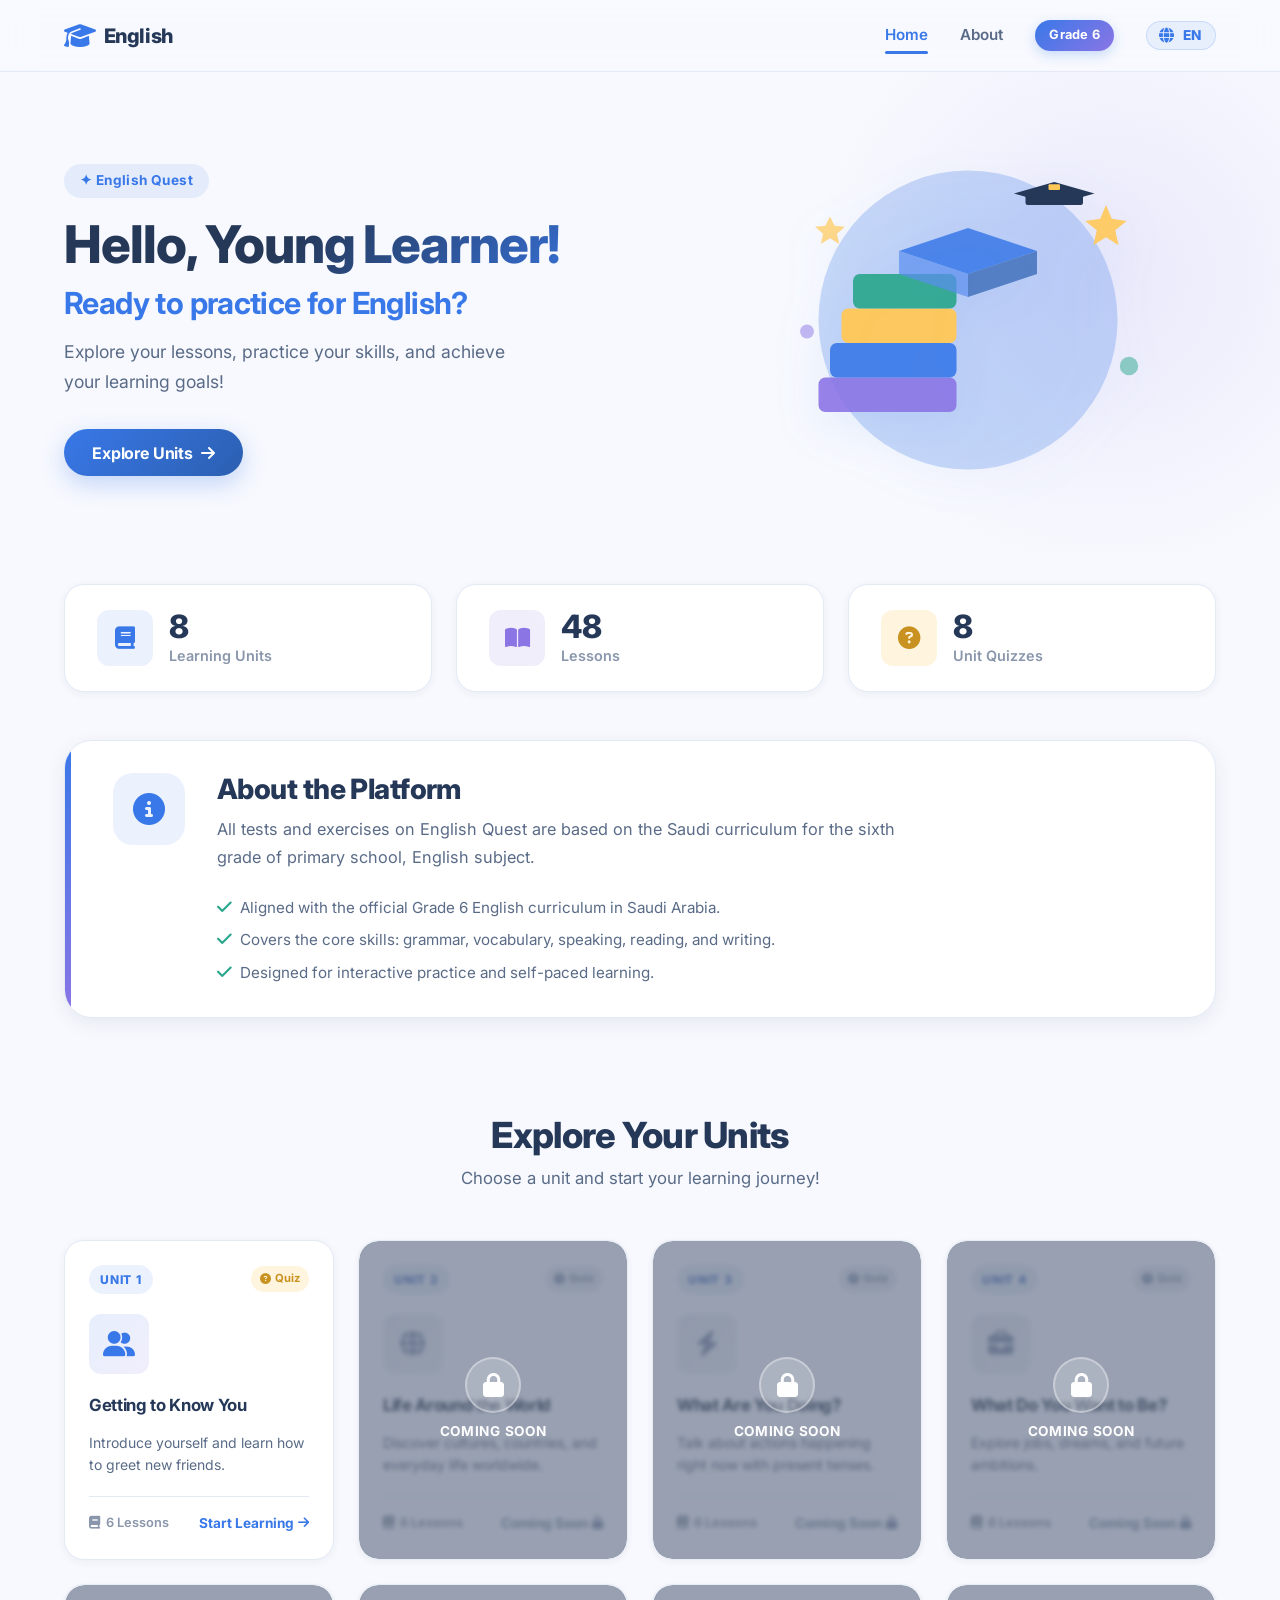
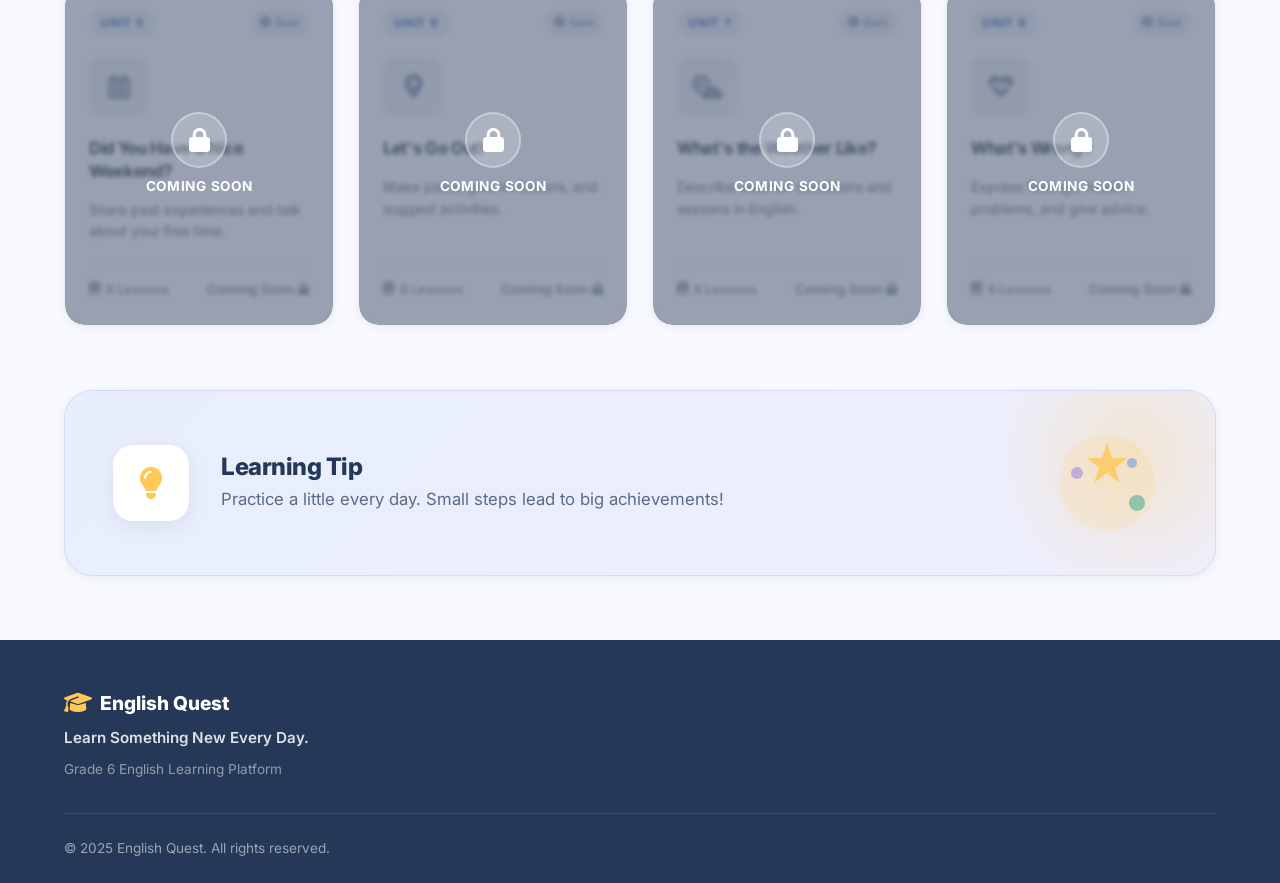
==== commit ec6deb98: "version 2 of website" ====
--- a/index.html
+++ b/index.html
@@ -4,69 +4,56 @@
   <meta charset="UTF-8">
   <meta name="viewport" content="width=device-width, initial-scale=1.0">
   <title>English Quest · Grade 6</title>
+
   <link rel="preconnect" href="https://fonts.googleapis.com">
   <link rel="preconnect" href="https://fonts.gstatic.com" crossorigin>
   <link href="https://fonts.googleapis.com/css2?family=Inter:opsz,wght@14..32,400;14..32,500;14..32,600;14..32,700;14..32,800&family=Cairo:wght@400;500;600;700;800&display=swap" rel="stylesheet">
+
+  <link rel="stylesheet"
+        href="https://cdnjs.cloudflare.com/ajax/libs/font-awesome/6.5.1/css/all.min.css"
+        integrity="sha512-DTOQO9RWCH3ppGqcWaEA1BIZOC6xxalwEsw9c2QQeAIftl+Vegovlnee1c9QX4TctnWMn13TZye+giMm8e2LwA=="
+        crossorigin="anonymous"
+        referrerpolicy="no-referrer">
+
   <link rel="stylesheet" href="css/style.css">
 </head>
 <body>
 
-  <!-- ========== NAVIGATION ========== -->
   <header class="navbar">
     <div class="container nav-container">
       <a href="#" class="logo" aria-label="English Quest home">
-        <svg class="logo-icon" width="32" height="32" viewBox="0 0 24 24" fill="none" stroke="currentColor" stroke-width="2" stroke-linecap="round" stroke-linejoin="round">
-          <path d="M22 10v6M2 10l10-5 10 5-10 5z"/>
-          <path d="M6 12v5c3 3 9 3 12 0v-5"/>
-        </svg>
-        <span class="logo-text">English Quest</span>
+        <i class="fa-solid fa-graduation-cap logo-icon"></i>
+        <span class="logo-text">English</span>
       </a>
 
-      <!-- Desktop navigation -->
       <nav class="nav-links" aria-label="Main navigation">
-        <a href="#" class="nav-link active" data-i18n="nav.home">Home</a>
-        <a href="#" class="nav-link" data-i18n="nav.about">About</a>
+        <a href="#hero" class="nav-link active" data-i18n="nav.home">Home</a>
+        <a href="#about" class="nav-link" data-i18n="nav.about">About</a>
         <span class="badge grade-badge" data-i18n="nav.grade">Grade 6</span>
 
-        <!-- Language switcher -->
         <button class="lang-switcher" id="langSwitcher" aria-label="Switch language" type="button">
-          <svg class="lang-icon" width="18" height="18" viewBox="0 0 24 24" fill="none" stroke="currentColor" stroke-width="2" stroke-linecap="round" stroke-linejoin="round">
-            <circle cx="12" cy="12" r="10"/>
-            <line x1="2" y1="12" x2="22" y2="12"/>
-            <path d="M12 2a15.3 15.3 0 0 1 4 10 15.3 15.3 0 0 1-4 10 15.3 15.3 0 0 1-4-10 15.3 15.3 0 0 1 4-10z"/>
-          </svg>
+          <i class="fa-solid fa-globe lang-icon"></i>
           <span class="lang-current" id="langCurrent">EN</span>
         </button>
       </nav>
 
-      <!-- Mobile menu toggle -->
       <button class="mobile-toggle" aria-label="Toggle menu" aria-expanded="false">
-        <svg width="24" height="24" viewBox="0 0 24 24" fill="none" stroke="currentColor" stroke-width="2" stroke-linecap="round">
-          <line x1="3" y1="6" x2="21" y2="6"/>
-          <line x1="3" y1="12" x2="21" y2="12"/>
-          <line x1="3" y1="18" x2="21" y2="18"/>
-        </svg>
+        <i class="fa-solid fa-bars"></i>
       </button>
     </div>
 
-    <!-- Mobile navigation menu -->
     <nav class="mobile-nav" aria-label="Mobile navigation">
-      <a href="#" class="nav-link active" data-i18n="nav.home">Home</a>
-      <a href="#" class="nav-link" data-i18n="nav.about">About</a>
+      <a href="#hero" class="nav-link active" data-i18n="nav.home">Home</a>
+      <a href="#about" class="nav-link" data-i18n="nav.about">About</a>
       <span class="badge grade-badge mobile-badge" data-i18n="nav.grade">Grade 6</span>
       <button class="lang-switcher lang-switcher-mobile" id="langSwitcherMobile" aria-label="Switch language" type="button">
-        <svg class="lang-icon" width="18" height="18" viewBox="0 0 24 24" fill="none" stroke="currentColor" stroke-width="2" stroke-linecap="round" stroke-linejoin="round">
-          <circle cx="12" cy="12" r="10"/>
-          <line x1="2" y1="12" x2="22" y2="12"/>
-          <path d="M12 2a15.3 15.3 0 0 1 4 10 15.3 15.3 0 0 1-4 10 15.3 15.3 0 0 1-4-10 15.3 15.3 0 0 1 4-10z"/>
-        </svg>
+        <i class="fa-solid fa-globe lang-icon"></i>
         <span class="lang-current" id="langCurrentMobile">EN</span>
       </button>
     </nav>
   </header>
 
   <main>
-    <!-- ========== HERO SECTION ========== -->
     <section class="hero" id="hero">
       <div class="container hero-container">
         <div class="hero-content">
@@ -78,10 +65,7 @@
           </p>
           <button class="btn btn-primary btn-explore" id="exploreBtn">
             <span data-i18n="hero.button">Explore Units</span>
-            <svg width="20" height="20" viewBox="0 0 24 24" fill="none" stroke="currentColor" stroke-width="2" stroke-linecap="round" stroke-linejoin="round">
-              <line x1="5" y1="12" x2="19" y2="12"/>
-              <polyline points="12 5 19 12 12 19"/>
-            </svg>
+            <i class="fa-solid fa-arrow-right"></i>
           </button>
         </div>
 
@@ -115,15 +99,13 @@
       </div>
     </section>
 
-    <!-- ========== STATISTICS SECTION ========== -->
+    
+
     <section class="stats" id="stats">
       <div class="container stats-container">
         <div class="stat-card" data-stat="units">
           <div class="stat-icon">
-            <svg width="28" height="28" viewBox="0 0 24 24" fill="none" stroke="currentColor" stroke-width="2" stroke-linecap="round" stroke-linejoin="round">
-              <path d="M4 19.5A2.5 2.5 0 0 1 6.5 17H20"/>
-              <path d="M6.5 2H20v20H6.5A2.5 2.5 0 0 1 4 19.5v-15A2.5 2.5 0 0 1 6.5 2z"/>
-            </svg>
+            <i class="fa-solid fa-book"></i>
           </div>
           <div class="stat-info">
             <span class="stat-number" id="statUnits">8</span>
@@ -133,12 +115,7 @@
 
         <div class="stat-card" data-stat="lessons">
           <div class="stat-icon">
-            <svg width="28" height="28" viewBox="0 0 24 24" fill="none" stroke="currentColor" stroke-width="2" stroke-linecap="round" stroke-linejoin="round">
-              <path d="M4 19.5A2.5 2.5 0 0 1 6.5 17H20"/>
-              <path d="M6.5 2H20v20H6.5A2.5 2.5 0 0 1 4 19.5v-15A2.5 2.5 0 0 1 6.5 2z"/>
-              <line x1="8" y1="7" x2="16" y2="7"/>
-              <line x1="8" y1="11" x2="14" y2="11"/>
-            </svg>
+            <i class="fa-solid fa-book-open"></i>
           </div>
           <div class="stat-info">
             <span class="stat-number" id="statLessons">48</span>
@@ -148,11 +125,7 @@
 
         <div class="stat-card" data-stat="quizzes">
           <div class="stat-icon">
-            <svg width="28" height="28" viewBox="0 0 24 24" fill="none" stroke="currentColor" stroke-width="2" stroke-linecap="round" stroke-linejoin="round">
-              <circle cx="12" cy="12" r="10"/>
-              <path d="M9.09 9a3 3 0 0 1 5.83 1c0 2-3 3-3 3"/>
-              <line x1="12" y1="17" x2="12.01" y2="17"/>
-            </svg>
+            <i class="fa-solid fa-circle-question"></i>
           </div>
           <div class="stat-info">
             <span class="stat-number" id="statQuizzes">8</span>
@@ -162,7 +135,36 @@
       </div>
     </section>
 
-    <!-- ========== UNITS SECTION ========== -->
+    <section class="about" id="about">
+      <div class="container">
+        <div class="about-card">
+          <div class="about-icon" aria-hidden="true">
+            <i class="fa-solid fa-circle-info"></i>
+          </div>
+          <div class="about-content">
+            <h2 class="about-title" data-i18n="about.title">About the Platform</h2>
+            <p class="about-text" data-i18n="about.text">
+              All tests and exercises on English Quest are based on the Saudi curriculum for the sixth grade of primary school, English subject.
+            </p>
+            <ul class="about-points">
+              <li>
+                <i class="fa-solid fa-check"></i>
+                <span data-i18n="about.point1">Aligned with the official Grade 6 English curriculum in Saudi Arabia.</span>
+              </li>
+              <li>
+                <i class="fa-solid fa-check"></i>
+                <span data-i18n="about.point2">Covers the core skills: grammar, vocabulary, speaking, reading, and writing.</span>
+              </li>
+              <li>
+                <i class="fa-solid fa-check"></i>
+                <span data-i18n="about.point3">Designed for interactive practice and self-paced learning.</span>
+              </li>
+            </ul>
+          </div>
+        </div>
+      </div>
+    </section>
+
     <section class="units" id="units">
       <div class="container">
         <div class="section-header">
@@ -170,25 +172,15 @@
           <p class="section-subtitle" data-i18n="units.subtitle">Choose a unit and start your learning journey!</p>
         </div>
 
-        <div class="units-grid" id="unitsGrid" role="list">
-          <!-- dynamically populated by main.js -->
-        </div>
-      </div>
-    </section>
-
-    <!-- ========== LEARNING TIP ========== -->
+        <div class="units-grid" id="unitsGrid" role="list"></div>
+      </div>
+    </section>
+
     <section class="learning-tip" id="learningTip">
       <div class="container">
         <div class="tip-card">
           <div class="tip-icon">
-            <svg width="40" height="40" viewBox="0 0 24 24" fill="none" stroke="currentColor" stroke-width="2" stroke-linecap="round" stroke-linejoin="round">
-              <path d="M9 18h6"/>
-              <path d="M10 22h4"/>
-              <path d="M15.09 14c.18-.98.65-1.74 1.41-2.5A4.65 4.65 0 0 0 18 8 6 6 0 0 0 6 8c0 1.34.54 2.55 1.5 3.5.76.76 1.23 1.52 1.41 2.5"/>
-              <line x1="12" y1="2" x2="12" y2="4"/>
-              <line x1="4" y1="6" x2="5.5" y2="7.5"/>
-              <line x1="20" y1="6" x2="18.5" y2="7.5"/>
-            </svg>
+            <i class="fa-solid fa-lightbulb"></i>
           </div>
           <div class="tip-content">
             <h3 class="tip-title" data-i18n="tip.title">Learning Tip</h3>
@@ -208,15 +200,11 @@
     </section>
   </main>
 
-  <!-- ========== FOOTER ========== -->
   <footer class="footer">
     <div class="container footer-container">
       <div class="footer-brand">
         <div class="footer-logo">
-          <svg width="28" height="28" viewBox="0 0 24 24" fill="none" stroke="currentColor" stroke-width="2" stroke-linecap="round" stroke-linejoin="round">
-            <path d="M22 10v6M2 10l10-5 10 5-10 5z"/>
-            <path d="M6 12v5c3 3 9 3 12 0v-5"/>
-          </svg>
+          <i class="fa-solid fa-graduation-cap"></i>
           <span>English Quest</span>
         </div>
         <p class="footer-tagline" data-i18n="footer.tagline">Learn Something New Every Day.</p>
@@ -228,20 +216,13 @@
     </div>
   </footer>
 
-  <!-- ========== MODAL (Coming Soon) ========== -->
   <div class="modal-overlay" id="comingSoonModal" aria-hidden="true" role="dialog" aria-modal="true" aria-labelledby="modalTitle">
     <div class="modal-content">
       <button class="modal-close" id="modalClose" aria-label="Close modal">
-        <svg width="24" height="24" viewBox="0 0 24 24" fill="none" stroke="currentColor" stroke-width="2" stroke-linecap="round">
-          <line x1="18" y1="6" x2="6" y2="18"/>
-          <line x1="6" y1="6" x2="18" y2="18"/>
-        </svg>
+        <i class="fa-solid fa-xmark"></i>
       </button>
       <div class="modal-icon">
-        <svg width="56" height="56" viewBox="0 0 24 24" fill="none" stroke="#3978E8" stroke-width="1.5" stroke-linecap="round" stroke-linejoin="round">
-          <circle cx="12" cy="12" r="10"/>
-          <polyline points="12 6 12 12 16 14"/>
-        </svg>
+        <i class="fa-regular fa-clock"></i>
       </div>
       <h3 class="modal-title" id="modalTitle" data-i18n="modal.title">Coming Soon!</h3>
       <p class="modal-text" id="modalText" data-i18n="modal.text">This unit will be available soon. Keep practicing!</p>
@@ -249,6 +230,7 @@
     </div>
   </div>
 
+  <script src="js/translations-home.js"></script>
   <script src="js/main.js"></script>
 </body>
 </html>
--- a/css/style.css
+++ b/css/style.css
@@ -1,9 +1,3 @@
-/* ============================================================
-   ENGLISH QUEST – GRADE 6 HOMEPAGE STYLES
-   (Bilingual EN / AR support)
-   ============================================================ */
-
-/* ---------- CSS VARIABLES ---------- */
 :root {
   --color-primary: #3978E8;
   --color-primary-dark: #2B5FB0;
@@ -49,12 +43,10 @@
   --font-body: var(--font-latin);
 }
 
-/* Arabic typography override */
 html[lang="ar"] {
   --font-body: var(--font-arabic);
 }
 
-/* ---------- RESET & BASE ---------- */
 *,
 *::before,
 *::after {
@@ -95,7 +87,10 @@
 }
 
 a { text-decoration: none; color: inherit; }
+
 ul { list-style: none; }
+
+i { line-height: 1; }
 
 .container {
   width: 100%;
@@ -111,9 +106,6 @@
   color: var(--color-text);
 }
 
-/* ============================================================
-   NAVBAR
-   ============================================================ */
 .navbar {
   position: sticky;
   top: 0;
@@ -147,10 +139,14 @@
 
 .logo:hover { transform: scale(1.02); }
 
-.logo-icon { flex-shrink: 0; color: var(--color-primary); }
+.logo-icon {
+  font-size: 1.6rem;
+  flex-shrink: 0;
+  color: var(--color-primary);
+}
+
 .logo-text { color: var(--color-text); }
 
-/* Desktop nav links */
 .nav-links {
   display: flex;
   align-items: center;
@@ -196,7 +192,6 @@
   white-space: nowrap;
 }
 
-/* ---------- LANGUAGE SWITCHER ---------- */
 .lang-switcher {
   display: inline-flex;
   align-items: center;
@@ -223,7 +218,7 @@
 
 .lang-switcher:active { transform: translateY(0); }
 
-.lang-icon { flex-shrink: 0; }
+.lang-icon { font-size: 0.95rem; flex-shrink: 0; }
 
 .lang-current {
   font-weight: 800;
@@ -232,13 +227,11 @@
   line-height: 1;
 }
 
-/* Mobile language switcher (inside mobile nav) */
 .lang-switcher-mobile {
   align-self: flex-start;
   margin-top: var(--space-xs);
 }
 
-/* Mobile toggle */
 .mobile-toggle {
   display: none;
   align-items: center;
@@ -247,12 +240,12 @@
   height: 44px;
   border-radius: var(--radius-md);
   color: var(--color-text);
+  font-size: 1.2rem;
   transition: background var(--transition-fast);
 }
 
 .mobile-toggle:hover { background: rgba(57, 120, 232, 0.08); }
 
-/* Mobile nav */
 .mobile-nav {
   display: none;
   flex-direction: column;
@@ -283,9 +276,6 @@
   to { opacity: 1; transform: translateY(0); }
 }
 
-/* ============================================================
-   HERO SECTION
-   ============================================================ */
 .hero {
   padding: var(--space-3xl) 0 var(--space-2xl);
   position: relative;
@@ -352,7 +342,6 @@
   max-width: 480px;
 }
 
-/* Buttons */
 .btn {
   display: inline-flex;
   align-items: center;
@@ -382,18 +371,22 @@
 
 .btn-primary:active { transform: translateY(0); }
 
-.btn-explore svg { transition: transform var(--transition-fast); }
-.btn-explore:hover svg { transform: translateX(3px); }
-
-/* RTL: flip arrow direction on explore button */
-[dir="rtl"] .btn-explore svg {
+.btn-explore i {
+  transition: transform var(--transition-fast);
+}
+
+.btn-explore:hover i {
+  transform: translateX(3px);
+}
+
+[dir="rtl"] .btn-explore i {
   transform: scaleX(-1);
 }
-[dir="rtl"] .btn-explore:hover svg {
+
+[dir="rtl"] .btn-explore:hover i {
   transform: scaleX(-1) translateX(3px);
 }
 
-/* Hero illustration */
 .hero-illustration {
   display: flex;
   justify-content: center;
@@ -413,9 +406,6 @@
   50% { transform: translateY(-10px); }
 }
 
-/* ============================================================
-   STATISTICS SECTION
-   ============================================================ */
 .stats {
   padding: var(--space-xl) 0 var(--space-2xl);
 }
@@ -452,6 +442,7 @@
   border-radius: var(--radius-md);
   background: rgba(57, 120, 232, 0.1);
   color: var(--color-primary);
+  font-size: 1.4rem;
   flex-shrink: 0;
 }
 
@@ -481,9 +472,6 @@
   color: var(--color-text-muted);
 }
 
-/* ============================================================
-   UNITS SECTION
-   ============================================================ */
 .units {
   padding: var(--space-2xl) 0 var(--space-3xl);
 }
@@ -577,10 +565,7 @@
   border-radius: var(--radius-full);
 }
 
-.unit-quiz-indicator svg {
-  width: 12px;
-  height: 12px;
-}
+.unit-quiz-indicator i { font-size: 0.7rem; }
 
 .unit-icon {
   display: flex;
@@ -591,26 +576,21 @@
   border-radius: var(--radius-md);
   background: linear-gradient(135deg, rgba(57, 120, 232, 0.12), rgba(139, 117, 229, 0.12));
   color: var(--color-primary);
+  font-size: 1.6rem;
   margin-block: var(--space-xs);
 }
-
-.unit-icon svg { width: 30px; height: 30px; }
 
 .unit-title {
   font-size: 1.05rem;
   font-weight: 700;
   line-height: 1.35;
   color: var(--color-text);
-  /* Unit titles stay in English even in Arabic mode */
   font-family: var(--font-latin);
   direction: ltr;
   text-align: start;
 }
 
-/* In RTL, we still want the title aligned to the start (right side) */
-[dir="rtl"] .unit-title {
-  text-align: right;
-}
+[dir="rtl"] .unit-title { text-align: right; }
 
 .unit-description {
   font-size: 0.875rem;
@@ -638,7 +618,7 @@
   color: var(--color-text-muted);
 }
 
-.unit-lessons svg { width: 16px; height: 16px; }
+.unit-lessons i { font-size: 0.8rem; }
 
 .unit-start {
   font-size: 0.85rem;
@@ -650,26 +630,20 @@
   transition: gap var(--transition-fast), color var(--transition-fast);
 }
 
+.unit-start i { font-size: 0.8rem; transition: transform var(--transition-fast); }
+
 .unit-card:hover .unit-start {
   gap: 0.45rem;
   color: var(--color-primary-dark);
 }
 
-.unit-start svg {
-  width: 16px;
-  height: 16px;
-  transition: transform var(--transition-fast);
-}
-
-.unit-card:hover .unit-start svg { transform: translateX(2px); }
-
-/* RTL: flip the arrow on "Start Learning" */
-[dir="rtl"] .unit-start svg { transform: scaleX(-1); }
-[dir="rtl"] .unit-card:hover .unit-start svg {
+.unit-card:hover .unit-start i { transform: translateX(2px); }
+
+[dir="rtl"] .unit-start i { transform: scaleX(-1); }
+[dir="rtl"] .unit-card:hover .unit-start i {
   transform: scaleX(-1) translateX(2px);
 }
 
-/* Staggered entrance */
 .unit-card:nth-child(1) { animation-delay: 0.05s; }
 .unit-card:nth-child(2) { animation-delay: 0.1s; }
 .unit-card:nth-child(3) { animation-delay: 0.15s; }
@@ -684,9 +658,84 @@
   to { opacity: 1; transform: translateY(0); }
 }
 
-/* ============================================================
-   LEARNING TIP SECTION
-   ============================================================ */
+.about {
+  padding: 0 0 var(--space-2xl);
+}
+
+.about-card {
+  background: var(--color-surface);
+  border-radius: var(--radius-xl);
+  border: 1px solid var(--color-border);
+  box-shadow: var(--shadow-md);
+  padding: var(--space-xl) var(--space-2xl);
+  display: flex;
+  gap: var(--space-xl);
+  align-items: flex-start;
+  position: relative;
+  overflow: hidden;
+}
+
+.about-card::before {
+  content: '';
+  position: absolute;
+  top: 0;
+  inset-inline-start: 0;
+  width: 6px;
+  height: 100%;
+  background: linear-gradient(180deg, var(--color-primary), var(--color-secondary));
+}
+
+.about-icon {
+  display: flex;
+  align-items: center;
+  justify-content: center;
+  width: 72px;
+  height: 72px;
+  border-radius: var(--radius-lg);
+  background: rgba(57, 120, 232, 0.1);
+  color: var(--color-primary);
+  font-size: 2rem;
+  flex-shrink: 0;
+}
+
+.about-content { flex: 1; }
+
+.about-title {
+  font-size: clamp(1.35rem, 2.2vw, 1.75rem);
+  margin-bottom: var(--space-sm);
+  color: var(--color-text);
+}
+
+.about-text {
+  font-size: 1.02rem;
+  color: var(--color-text-light);
+  line-height: 1.75;
+  margin-bottom: var(--space-lg);
+  max-width: 720px;
+}
+
+.about-points {
+  display: flex;
+  flex-direction: column;
+  gap: var(--space-sm);
+}
+
+.about-points li {
+  display: flex;
+  align-items: flex-start;
+  gap: var(--space-sm);
+  font-size: 0.95rem;
+  color: var(--color-text-light);
+  line-height: 1.6;
+}
+
+.about-points li i {
+  color: var(--color-success);
+  font-size: 1.05rem;
+  margin-top: 0.2rem;
+  flex-shrink: 0;
+}
+
 .learning-tip {
   padding: 0 0 var(--space-3xl);
 }
@@ -725,6 +774,7 @@
   border-radius: var(--radius-lg);
   background: var(--color-surface);
   color: var(--color-accent);
+  font-size: 2rem;
   flex-shrink: 0;
   box-shadow: var(--shadow-md);
 }
@@ -754,9 +804,6 @@
 
 .tip-illustration svg { width: 100%; height: 100%; }
 
-/* ============================================================
-   FOOTER
-   ============================================================ */
 .footer {
   background: var(--color-text);
   color: #E8EDF6;
@@ -785,7 +832,10 @@
   color: #fff;
 }
 
-.footer-logo svg { color: var(--color-accent); }
+.footer-logo i {
+  font-size: 1.4rem;
+  color: var(--color-accent);
+}
 
 .footer-tagline {
   font-size: 0.95rem;
@@ -805,9 +855,6 @@
   color: rgba(255, 255, 255, 0.55);
 }
 
-/* ============================================================
-   MODAL
-   ============================================================ */
 .modal-overlay {
   position: fixed;
   inset: 0;
@@ -853,6 +900,7 @@
   border-radius: var(--radius-full);
   color: var(--color-text-muted);
   background: var(--color-bg);
+  font-size: 1rem;
   transition: background var(--transition-fast), color var(--transition-fast);
 }
 
@@ -870,6 +918,8 @@
   height: 88px;
   border-radius: 50%;
   background: rgba(57, 120, 232, 0.08);
+  color: var(--color-primary);
+  font-size: 2.2rem;
 }
 
 .modal-title { font-size: 1.5rem; margin-bottom: var(--space-sm); }
@@ -883,43 +933,11 @@
 
 .modal-btn { width: 100%; }
 
-/* ============================================================
-   RTL OVERRIDES
-   ============================================================ */
-
-/* The hero grid order: in RTL, the illustration naturally moves
-   to the left because grid flows right-to-left. That's fine and
-   desirable. No manual overrides needed beyond arrow flipping. */
-
-/* Ensure stat-card flex direction reads naturally in RTL */
-[dir="rtl"] .stat-card { flex-direction: row; }
-
-/* Footer alignment */
-[dir="rtl"] .footer-logo { flex-direction: row; }
-
-/* Smooth transition when direction flips */
-html {
-  transition: none;
-}
-body,
-.hero-content,
-.stat-card,
-.unit-card,
-.tip-card,
-.footer,
-.navbar {
-  transition: background-color var(--transition-fast),
-              color var(--transition-fast);
-}
-
-/* ============================================================
-   RESPONSIVE BREAKPOINTS
-   ============================================================ */
-
 @media (max-width: 1024px) {
   .units-grid { grid-template-columns: repeat(3, 1fr); }
   .hero-container { gap: var(--space-xl); }
   .tip-card { padding: var(--space-lg) var(--space-xl); }
+  .about-card { padding: var(--space-lg) var(--space-xl); }
 }
 
 @media (max-width: 900px) {
@@ -948,8 +966,6 @@
     gap: var(--space-sm);
   }
 
-  [dir="rtl"] .stat-card { flex-direction: column; }
-
   .stat-number { font-size: 1.75rem; }
 
   .tip-card {
@@ -960,12 +976,27 @@
   }
 
   .tip-text { margin-inline: auto; }
+
+  .about-card {
+    flex-direction: column;
+    align-items: center;
+    text-align: center;
+    gap: var(--space-lg);
+    padding: var(--space-xl);
+  }
+
+  .about-card::before {
+    width: 100%;
+    height: 5px;
+  }
+
+  .about-text { margin-inline: auto; }
+  .about-points { align-items: flex-start; text-align: start; }
 }
 
 @media (max-width: 768px) {
   .container { padding-inline: var(--space-md); }
 
-  /* Mobile nav: hide desktop nav-links (which contain lang switcher) */
   .nav-links { display: none; }
   .mobile-toggle { display: flex; }
 
@@ -982,11 +1013,7 @@
   }
 
   .stat-card { padding: var(--space-md) var(--space-sm); }
-
-  [dir="rtl"] .stat-card { padding: var(--space-md) var(--space-sm); }
-
-  .stat-icon { width: 48px; height: 48px; }
-  .stat-icon svg { width: 24px; height: 24px; }
+  .stat-icon { width: 48px; height: 48px; font-size: 1.15rem; }
   .stat-number { font-size: 1.5rem; }
   .stat-label { font-size: 0.78rem; }
 
@@ -994,6 +1021,14 @@
   .section-header { margin-bottom: var(--space-xl); }
   .units-grid { gap: var(--space-md); }
   .unit-card { padding: var(--space-md); }
+
+  .about { padding-bottom: var(--space-xl); }
+  .about-card { padding: var(--space-lg); }
+  .about-icon { width: 60px; height: 60px; font-size: 1.6rem; }
+  .about-title { font-size: 1.3rem; }
+  .about-text { font-size: 0.95rem; }
+  .about-points li { font-size: 0.88rem; }
+
   .learning-tip { padding-bottom: var(--space-2xl); }
 }
 
@@ -1008,7 +1043,6 @@
     padding: var(--space-md) var(--space-lg);
   }
 
-  /* In RTL, keep text aligned right */
   [dir="rtl"] .stat-card {
     flex-direction: row;
     text-align: right;
@@ -1030,33 +1064,23 @@
   .tip-title { font-size: 1.25rem; }
   .tip-text { font-size: 0.95rem; }
   .tip-illustration { width: 90px; height: 90px; }
-}
-
-/* ============================================================
-   ACCESSIBILITY & REDUCED MOTION
-   ============================================================ */
-@media (prefers-reduced-motion: reduce) {
-  *, *::before, *::after {
-    animation-duration: 0.01ms !important;
-    animation-iteration-count: 1 !important;
-    transition-duration: 0.01ms !important;
-    scroll-behavior: auto !important;
-  }
-}
-
-button:focus-visible,
-a:focus-visible {
-  outline: 2.5px solid var(--color-primary);
-  outline-offset: 3px;
-  border-radius: var(--radius-sm);
-}
-
-::selection {
-  background: rgba(57, 120, 232, 0.2);
-  color: var(--color-text);
-}
-
-/* Arabic typographic tuning */
+
+  .lang-switcher { padding: 0.35rem 0.6rem; font-size: 0.78rem; }
+}
+
+[dir="rtl"] .about-card::before {
+  inset-inline-start: auto;
+  inset-inline-end: 0;
+}
+
+[dir="rtl"] .about-points li {
+  flex-direction: row;
+}
+
+[dir="rtl"] .about-points li i {
+  margin-top: 0.2rem;
+}
+
 html[lang="ar"] h1,
 html[lang="ar"] h2,
 html[lang="ar"] h3,
@@ -1074,27 +1098,129 @@
 
 html[lang="ar"] .hero-description,
 html[lang="ar"] .tip-text,
-html[lang="ar"] .section-subtitle {
+html[lang="ar"] .section-subtitle,
+html[lang="ar"] .about-text {
   line-height: 1.85;
 }
 
 html[lang="ar"] .unit-title {
-  /* Unit titles stay in English - use Latin font */
   font-family: var(--font-latin);
   direction: ltr;
   text-align: right;
 }
 
-html[lang="ar"] .unit-description {
-  line-height: 1.7;
-}
-
 html[lang="ar"] .stat-number {
   font-family: var(--font-arabic);
   letter-spacing: 0;
-}
-
-/* Ensure numbers in Arabic stay legible */
-html[lang="ar"] .stat-number {
   font-feature-settings: 'tnum';
+}
+
+html[lang="ar"] .unit-number,
+html[lang="ar"] .grade-badge,
+html[lang="ar"] .lang-switcher,
+html[lang="ar"] .hero-badge,
+html[lang="ar"] .unit-quiz-indicator {
+  letter-spacing: 0;
+}
+
+@media (prefers-reduced-motion: reduce) {
+  *,
+  *::before,
+  *::after {
+    animation-duration: 0.01ms !important;
+    animation-iteration-count: 1 !important;
+    transition-duration: 0.01ms !important;
+    scroll-behavior: auto !important;
+  }
+}
+
+button:focus-visible,
+a:focus-visible {
+  outline: 2.5px solid var(--color-primary);
+  outline-offset: 3px;
+  border-radius: var(--radius-sm);
+}
+
+::selection {
+  background: rgba(57, 120, 232, 0.2);
+  color: var(--color-text);
+}
+
+.unit-card-locked {
+  cursor: not-allowed;
+  opacity: 0.85;
+}
+
+.unit-card-locked:hover {
+  transform: none;
+  box-shadow: var(--shadow-sm);
+  border-color: var(--color-border);
+}
+
+.unit-card-locked:hover::before {
+  opacity: 0;
+}
+
+.unit-card-locked .unit-title,
+.unit-card-locked .unit-description,
+.unit-card-locked .unit-number,
+.unit-card-locked .unit-lessons {
+  filter: grayscale(0.4);
+}
+
+.unit-card-locked .unit-icon {
+  background: linear-gradient(135deg, rgba(138, 150, 171, 0.15), rgba(138, 150, 171, 0.1));
+  color: var(--color-text-muted);
+}
+
+.unit-card-locked .unit-start {
+  color: var(--color-text-muted);
+}
+
+.unit-card-locked .unit-quiz-indicator {
+  background: rgba(138, 150, 171, 0.15);
+  color: var(--color-text-muted);
+}
+
+.unit-lock-overlay {
+  position: absolute;
+  inset: 0;
+  background: rgba(37, 56, 88, 0.55);
+  backdrop-filter: blur(2px);
+  -webkit-backdrop-filter: blur(2px);
+  display: flex;
+  flex-direction: column;
+  align-items: center;
+  justify-content: center;
+  gap: var(--space-sm);
+  border-radius: var(--radius-lg);
+  color: #fff;
+  z-index: 2;
+  transition: background var(--transition-base);
+}
+
+.unit-lock-icon {
+  display: flex;
+  align-items: center;
+  justify-content: center;
+  width: 56px;
+  height: 56px;
+  border-radius: var(--radius-full);
+  background: rgba(255, 255, 255, 0.2);
+  font-size: 1.5rem;
+  color: #fff;
+  border: 2px solid rgba(255, 255, 255, 0.35);
+}
+
+.unit-lock-text {
+  font-size: 0.85rem;
+  font-weight: 700;
+  letter-spacing: 0.05em;
+  text-transform: uppercase;
+  color: #fff;
+}
+
+html[lang="ar"] .unit-lock-text {
+  letter-spacing: 0;
+  text-transform: none;
 }
